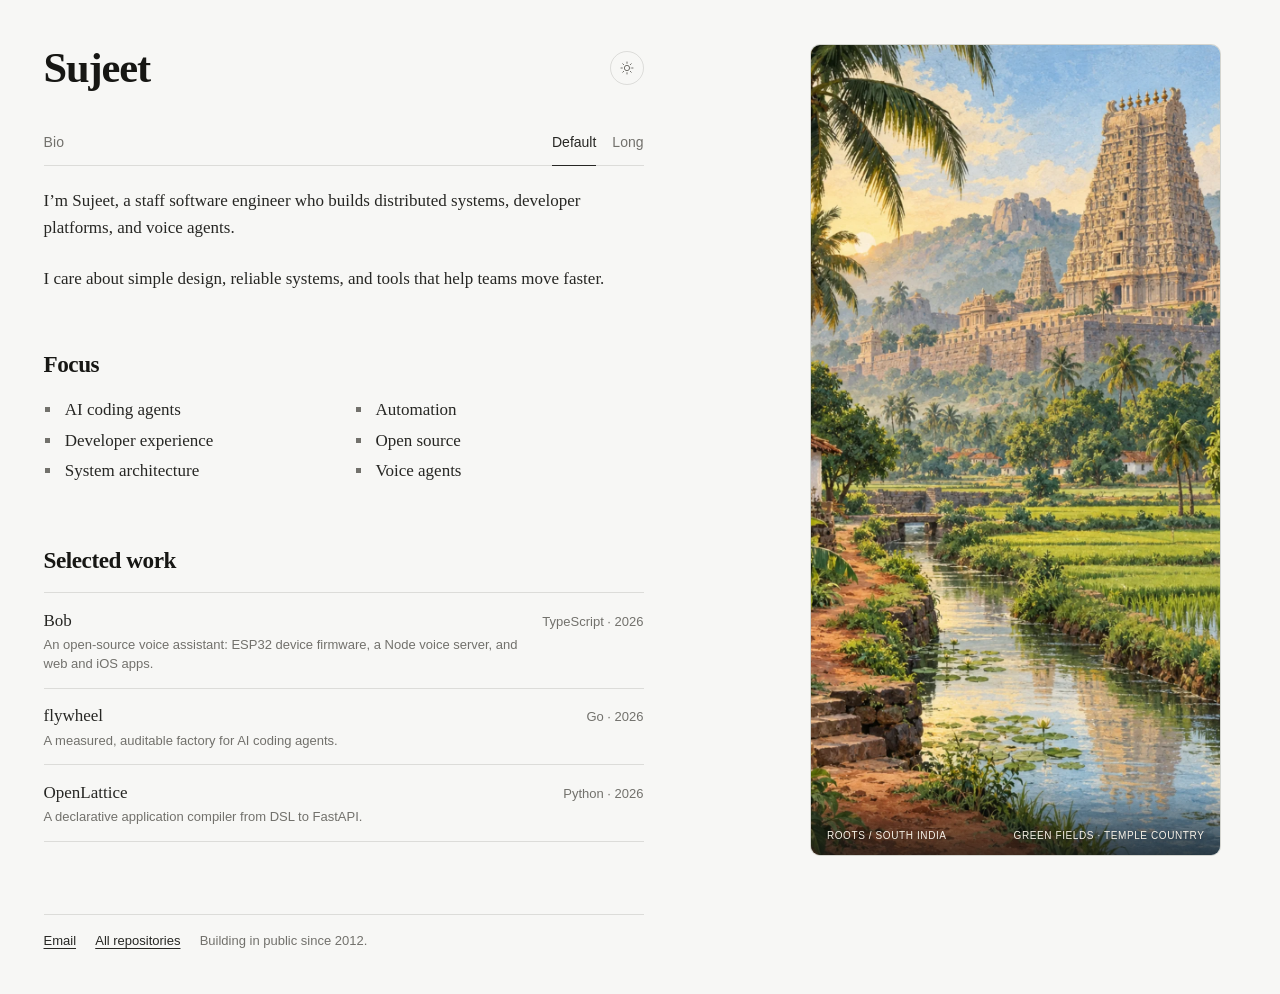
==== index.html @ 851aaecf "Link Bob to its public repo Co-Authored-By: Claude Opus 5.5 <noreply@anthropic.com>" ====
<!doctype html>
<html lang="en">
  <head>
    <meta charset="UTF-8" />
    <meta name="viewport" content="width=device-width, initial-scale=1" />
    <meta name="theme-color" content="#f7f7f5" media="(prefers-color-scheme: light)" />
    <meta name="theme-color" content="#191a1c" media="(prefers-color-scheme: dark)" />
    <meta name="description" content="Sujeet builds practical AI systems, developer tools, and infrastructure." />
    <meta property="og:title" content="Sujeet | suzworx" />
    <meta property="og:description" content="AI systems, developer tools, and infrastructure." />
    <meta property="og:image" content="https://avatars.githubusercontent.com/u/3041104?v=4" />
    <meta name="twitter:card" content="summary" />
    <title>Sujeet | suzworx</title>
    <link rel="icon" href="assets/temple-favicon.png" type="image/png" />
    <link rel="apple-touch-icon" href="assets/temple-touch-icon.png" />
    <link rel="stylesheet" href="styles.css" />
    <script>
      document.documentElement.dataset.theme = localStorage.getItem("theme") || "system";
    </script>
  </head>
  <body>
    <main class="site-shell">
      <article class="content-frame">
        <div class="home-layout">
          <div class="home-copy">
            <header class="title-row">
              <h1><a href="https://github.com/suzworx" target="_blank" rel="noreferrer">Sujeet</a></h1>
              <button class="theme-toggle" type="button" aria-label="Change color theme" title="Change color theme">
                <svg aria-hidden="true" viewBox="0 0 24 24"><path d="M12 3v2m0 14v2M3 12h2m14 0h2M5.64 5.64l1.42 1.42m9.88 9.88 1.42 1.42m0-12.72-1.42 1.42M7.06 16.94l-1.42 1.42M16 12a4 4 0 1 1-8 0 4 4 0 0 1 8 0Z"/></svg>
              </button>
            </header>

            <section class="bio-section" aria-labelledby="bio-label">
              <div class="section-bar">
                <span id="bio-label">Bio</span>
                <div class="bio-options" aria-label="Bio length">
                  <button type="button" aria-pressed="true" data-bio="brief">Default</button>
                  <button type="button" aria-pressed="false" data-bio="long">Long</button>
                </div>
              </div>
              <div id="bio-content">
                <p>I’m Sujeet, a staff software engineer who builds distributed systems, developer platforms, and voice agents.</p>
                <p>I care about simple design, reliable systems, and tools that help teams move faster.</p>
              </div>
            </section>

            <section class="index-section" aria-labelledby="focus-heading">
              <h2 id="focus-heading">Focus</h2>
              <ul class="focus-list">
                <li>AI coding agents</li>
                <li>Developer experience</li>
                <li>System architecture</li>
                <li>Automation</li>
                <li>Open source</li>
                <li>Voice agents</li>
              </ul>
            </section>

            <section class="index-section" aria-labelledby="work-heading">
              <h2 id="work-heading">Selected work</h2>
              <div class="project-list">
                <a class="project-row" href="https://github.com/suzworx/bob" target="_blank" rel="noreferrer">
                  <span><strong>Bob</strong><small>An open-source voice assistant: ESP32 device firmware, a Node voice server, and web and iOS apps.</small></span>
                  <em>TypeScript · 2026</em>
                </a>
                <a class="project-row" href="https://github.com/suzworx/flywheel" target="_blank" rel="noreferrer">
                  <span><strong>flywheel</strong><small>A measured, auditable factory for AI coding agents.</small></span>
                  <em>Go · 2026</em>
                </a>
                <a class="project-row" href="https://github.com/suzworx/OpenLattice" target="_blank" rel="noreferrer">
                  <span><strong>OpenLattice</strong><small>A declarative application compiler from DSL to FastAPI.</small></span>
                  <em>Python · 2026</em>
                </a>
              </div>
            </section>

            <footer>
              <a href="mailto:suzworx@gmail.com">Email</a>
              <a href="https://github.com/suzworx?tab=repositories" target="_blank" rel="noreferrer">All repositories</a>
              <span>Building in public since 2012.</span>
            </footer>
          </div>

          <aside class="home-visual" aria-label="A lush South Indian landscape with a monumental temple rising in the distance">
            <img class="hero-image" src="assets/telugu-temple.webp" alt="A painted South Indian landscape with green fields, palms, a waterway, and a great Dravidian temple" />
            <p class="visual-caption"><span>roots / south india</span><span>green fields · temple country</span></p>
          </aside>
        </div>
      </article>
    </main>
    <script src="script.js"></script>
  </body>
</html>
---- styles.css ----
@font-face{font-family:"Iowan Local";src:local("Iowan Old Style"),local("Palatino");font-display:swap}
:root{--bg:#f7f7f5;--copy:#272724;--heading:#171714;--muted:#72716c;--line:rgba(39,39,36,.13);--panel:#eceee9;--orange:#f05a28;--blue:#2d5fd5;--green:#4d7d55;--paper:#fffef9;--reading:"Iowan Local","Iowan Old Style","Palatino Linotype",Palatino,Georgia,serif;--ui:ui-sans-serif,-apple-system,BlinkMacSystemFont,"Segoe UI",sans-serif;color-scheme:light}
html[data-theme="dark"]{--bg:#191a1c;--copy:#e8e6e0;--heading:#f7f5ef;--muted:#aaa7a0;--line:rgba(232,230,224,.16);--panel:#232529;--paper:#202225;--orange:#ff7446;--blue:#7298ff;--green:#81a98a;color-scheme:dark}
@media(prefers-color-scheme:dark){html[data-theme="system"]{--bg:#191a1c;--copy:#e8e6e0;--heading:#f7f5ef;--muted:#aaa7a0;--line:rgba(232,230,224,.16);--panel:#232529;--paper:#202225;--orange:#ff7446;--blue:#7298ff;--green:#81a98a;color-scheme:dark}}
*{box-sizing:border-box}html{background:var(--bg);scrollbar-gutter:stable}body{margin:0;background:var(--bg);color:var(--copy);font:17px/1.6 var(--reading);text-rendering:optimizeLegibility}.site-shell{--pad:clamp(1.25rem,3.4vw,3.25rem);min-height:100vh;padding:var(--pad);container-type:inline-size}.content-frame{--width:600px;width:min(100%,var(--width));margin-inline:auto}.home-layout,.home-copy{min-width:0}.title-row{display:flex;align-items:center;justify-content:space-between;margin-bottom:2.35rem}h1{margin:0;font-size:clamp(2.2rem,3.5vw,2.65rem);font-weight:600;line-height:1.15;letter-spacing:-.025em}h1 a{color:var(--heading);text-decoration:none}h1 a:hover{opacity:.7}h1 span{font-size:1.1em}.theme-toggle{width:34px;height:34px;display:grid;place-items:center;border:1px solid var(--line);border-radius:50%;background:transparent;color:var(--muted);cursor:pointer}.theme-toggle:hover{color:var(--heading);border-color:var(--muted)}.theme-toggle svg{width:16px;fill:none;stroke:currentColor;stroke-width:1.5;stroke-linecap:round}.bio-section{margin-bottom:3.4rem}.section-bar{display:flex;align-items:baseline;justify-content:space-between;border-bottom:1px solid var(--line);margin-bottom:1.35rem;padding-bottom:.55rem;color:var(--muted);font:14px/1.4 var(--ui);letter-spacing:.01em}.bio-options{display:flex;gap:1rem}.bio-options button{position:relative;border:0;background:none;padding:.2rem 0;color:inherit;font:inherit;cursor:pointer}.bio-options button:hover,.bio-options button[aria-pressed="true"]{color:var(--copy)}.bio-options button[aria-pressed="true"]::after{content:"";position:absolute;left:0;right:0;bottom:-.62rem;height:1px;background:var(--copy)}p{margin:0 0 1.45rem;text-wrap:pretty}.index-section{margin-top:3.5rem}.index-section h2{margin:0 0 1rem;color:var(--heading);font-size:1.45rem;line-height:1.4;font-weight:600;letter-spacing:-.02em}.focus-list{columns:2;column-gap:2.5rem;margin:.8em 0 0;padding-left:1.1em;list-style:square}.focus-list li{break-inside:avoid;margin-bottom:.2rem;padding-left:.15em}.focus-list li::marker{color:var(--muted)}.project-list{border-top:1px solid var(--line)}.project-row{display:grid;grid-template-columns:minmax(0,1fr) auto;align-items:baseline;gap:1.4rem;padding:.85rem 0;border-bottom:1px solid var(--line);color:var(--copy);text-decoration:none}.project-row span{display:flex;flex-direction:column}.project-row strong{font-weight:400}.project-row small{color:var(--muted);font:13px/1.45 var(--ui);margin-top:.15rem}.project-row em{color:var(--muted);font:normal 13px/1.4 var(--ui);white-space:nowrap}.project-list:hover .project-row{opacity:.62}.project-list:hover .project-row:hover{opacity:1}.project-row:focus-visible,.theme-toggle:focus-visible,.bio-options button:focus-visible,footer a:focus-visible{outline:2px solid var(--blue);outline-offset:3px}footer{display:flex;flex-wrap:wrap;gap:.55rem 1.2rem;margin-top:4.5rem;padding-top:1rem;border-top:1px solid var(--line);color:var(--muted);font:13px/1.5 var(--ui)}footer a{color:var(--copy);text-underline-offset:.2em}.home-visual{display:none}
@container(min-width:1100px){.home-layout{width:min(100cqi,1500px);margin-inline:calc((var(--width) - min(100cqi,1500px))/2);display:grid;grid-template-columns:minmax(0,1.75fr) minmax(380px,1fr);gap:clamp(2rem,3.6vw,3.75rem);align-items:start}.home-copy{width:min(100%,var(--width))}.home-visual{display:block;position:sticky;top:var(--pad);height:calc(100svh - 2 * var(--pad));min-height:min(72svh,760px);overflow:hidden;border:1px solid var(--line);border-radius:10px;background:var(--panel);isolation:isolate}}
.foundry-grid{position:absolute;inset:0;background-image:linear-gradient(var(--line) 1px,transparent 1px),linear-gradient(90deg,var(--line) 1px,transparent 1px);background-size:32px 32px;mask-image:linear-gradient(to bottom,black,transparent 88%)}.foundry{position:absolute;inset:8% 9% 9%}.rail{position:absolute;left:49%;width:2px;background:var(--copy);opacity:.42}.rail-a{top:5%;height:13%}.rail-b{top:32%;height:9%}.rail-c{top:58%;height:9%}.unit{position:absolute;left:50%;transform:translateX(-50%);width:min(88%,320px);height:14%;min-height:84px;border:1px solid var(--copy);background:var(--paper);box-shadow:6px 6px 0 var(--copy);display:grid;grid-template-columns:46px 1fr;grid-template-rows:1fr 1fr;align-items:end;padding:14px 18px;transition:transform .3s ease,box-shadow .3s ease}.unit i{grid-row:1/3;align-self:start;color:var(--muted);font:11px/1 var(--ui);font-style:normal}.unit b{font:600 clamp(20px,3vw,31px)/.9 var(--ui);letter-spacing:-.06em}.unit small{align-self:start;color:var(--muted);font:11px/1.2 var(--ui);text-transform:uppercase;letter-spacing:.08em}.unit:hover{transform:translateX(-50%) translate(-3px,-3px);box-shadow:10px 10px 0 var(--copy)}.lead{top:18%;border-top:6px solid var(--orange)}.build{top:41%;border-top:6px solid var(--blue)}.test{top:64%;border-top:6px solid var(--green)}.ship{top:87%;border-top:6px solid var(--heading)}.tag{position:absolute;left:50%;transform:translateX(-50%);font:10px/1 var(--ui);letter-spacing:.12em;text-transform:uppercase;color:var(--muted);white-space:nowrap}.input-tag{top:1%}.output-tag{bottom:-8%}.signal{position:absolute;border-radius:50%;filter:blur(.2px);animation:drift 8s ease-in-out infinite alternate}.signal-a{width:130px;height:130px;right:-18%;top:5%;background:color-mix(in srgb,var(--orange) 36%,transparent)}.signal-b{width:180px;height:180px;left:-30%;top:43%;background:color-mix(in srgb,var(--blue) 25%,transparent);animation-delay:-3s}.signal-c{width:140px;height:140px;right:-22%;bottom:-5%;background:color-mix(in srgb,var(--green) 28%,transparent);animation-delay:-5s}.stamp{position:absolute;right:-3%;top:26%;transform:rotate(9deg);color:var(--orange);border:2px solid currentColor;border-radius:50%;width:62px;height:62px;display:grid;place-items:center;text-align:center;font:700 12px/1 var(--ui);letter-spacing:.08em;opacity:.76}.meter{position:absolute;left:-2%;bottom:2%;display:flex;gap:4px;transform:rotate(-90deg);transform-origin:left bottom}.meter span{width:4px;background:var(--copy)}.meter span:nth-child(1){height:9px}.meter span:nth-child(2){height:18px}.meter span:nth-child(3){height:27px}.meter span:nth-child(4){height:15px}.meter span:nth-child(5){height:23px}.visual-caption{position:absolute;left:1rem;right:1rem;bottom:.7rem;display:flex;justify-content:space-between;margin:0;color:var(--muted);font:10px/1.2 var(--ui);letter-spacing:.06em;text-transform:uppercase}@keyframes drift{to{transform:translate(10px,18px) scale(1.08)}}
@media(max-width:639px){.site-shell{padding:2.5rem 1.25rem 1.25rem}.title-row{margin-bottom:2rem}.focus-list{columns:1}.project-row{grid-template-columns:1fr;gap:.2rem}.project-row em{font-size:12px}footer span{width:100%}}
.hero-image{width:100%;height:100%;display:block;object-fit:cover;object-position:center}.home-visual>.visual-caption{z-index:2;left:0;right:0;bottom:0;padding:2.8rem 1rem .85rem;color:#f7f2e8;background:linear-gradient(transparent,rgba(16,18,18,.68));text-shadow:0 1px 8px rgba(0,0,0,.35)}
@media(prefers-reduced-motion:reduce){*{scroll-behavior:auto!important;animation:none!important;transition:none!important}}
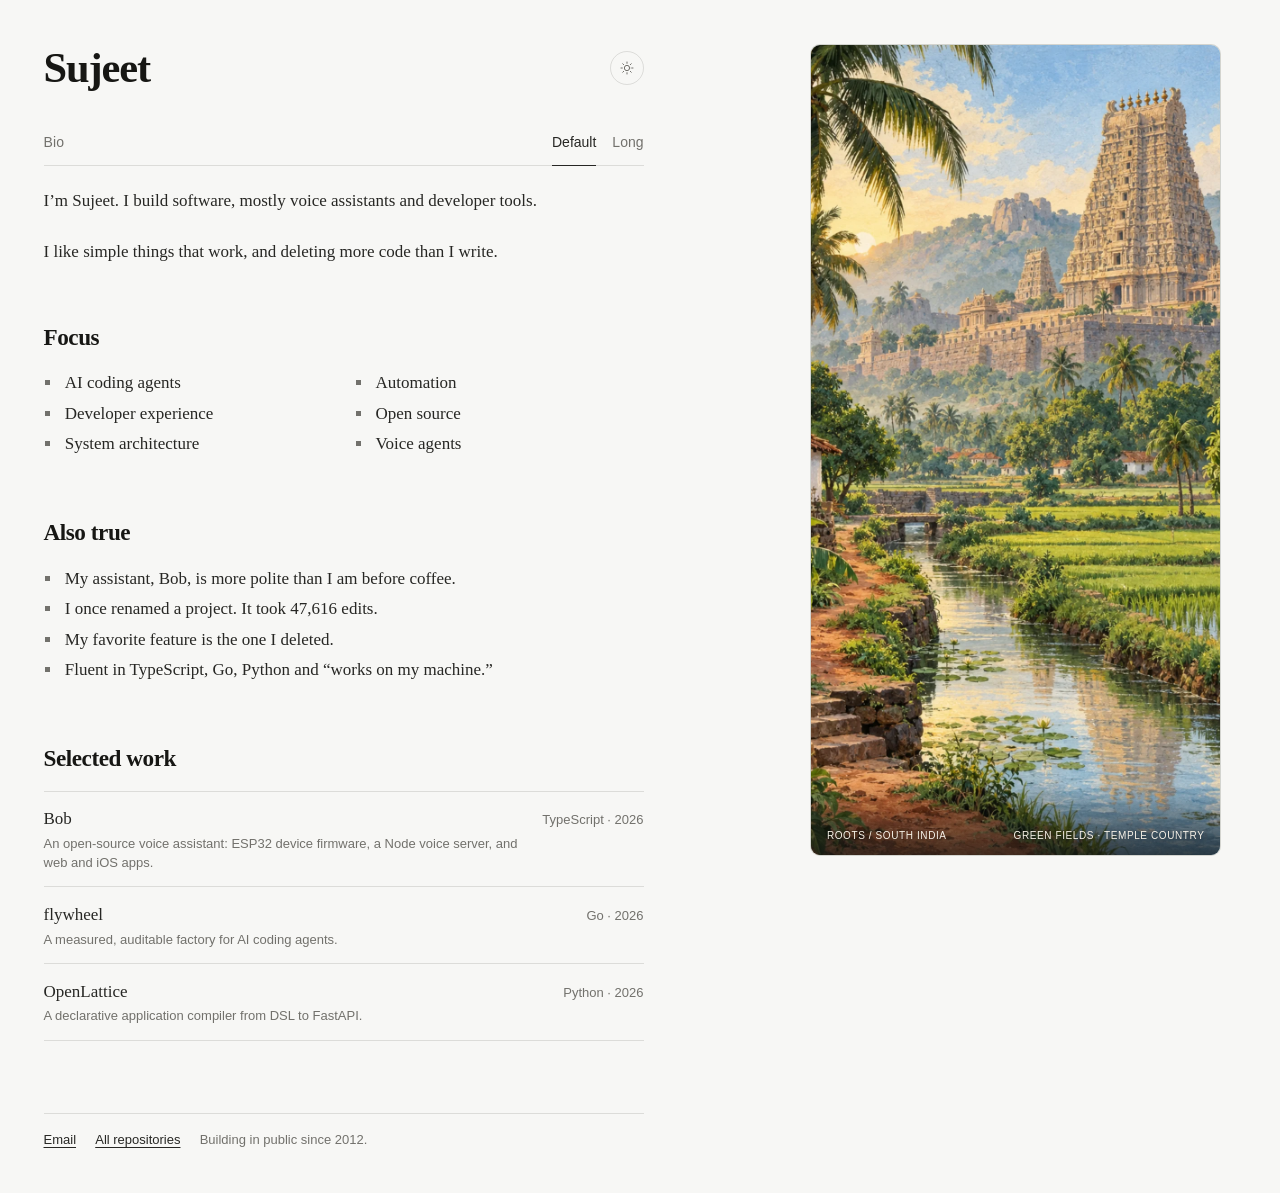
==== commit cbc95c7a: "Builder bio, simpler words, a few true facts Co-Authored-By: Claude Opus 5.5 <noreply@anthropic.com>" ====
--- a/index.html
+++ b/index.html
@@ -5,9 +5,9 @@
     <meta name="viewport" content="width=device-width, initial-scale=1" />
     <meta name="theme-color" content="#f7f7f5" media="(prefers-color-scheme: light)" />
     <meta name="theme-color" content="#191a1c" media="(prefers-color-scheme: dark)" />
-    <meta name="description" content="Sujeet builds practical AI systems, developer tools, and infrastructure." />
+    <meta name="description" content="Sujeet builds software: voice assistants, developer tools, and simple things that work." />
     <meta property="og:title" content="Sujeet | suzworx" />
-    <meta property="og:description" content="AI systems, developer tools, and infrastructure." />
+    <meta property="og:description" content="I build software. Mostly things that talk, sometimes things that should not." />
     <meta property="og:image" content="https://avatars.githubusercontent.com/u/3041104?v=4" />
     <meta name="twitter:card" content="summary" />
     <title>Sujeet | suzworx</title>
@@ -39,8 +39,8 @@
                 </div>
               </div>
               <div id="bio-content">
-                <p>I’m Sujeet, a staff software engineer who builds distributed systems, developer platforms, and voice agents.</p>
-                <p>I care about simple design, reliable systems, and tools that help teams move faster.</p>
+                <p>I’m Sujeet. I build software, mostly voice assistants and developer tools.</p>
+                <p>I like simple things that work, and deleting more code than I write.</p>
               </div>
             </section>
 
@@ -53,6 +53,16 @@
                 <li>Automation</li>
                 <li>Open source</li>
                 <li>Voice agents</li>
+              </ul>
+            </section>
+
+            <section class="index-section" aria-labelledby="facts-heading">
+              <h2 id="facts-heading">Also true</h2>
+              <ul class="focus-list facts-list">
+                <li>My assistant, Bob, is more polite than I am before coffee.</li>
+                <li>I once renamed a project. It took 47,616 edits.</li>
+                <li>My favorite feature is the one I deleted.</li>
+                <li>Fluent in TypeScript, Go, Python and “works on my machine.”</li>
               </ul>
             </section>
 
--- a/styles.css
+++ b/styles.css
@@ -8,3 +8,4 @@
 @media(max-width:639px){.site-shell{padding:2.5rem 1.25rem 1.25rem}.title-row{margin-bottom:2rem}.focus-list{columns:1}.project-row{grid-template-columns:1fr;gap:.2rem}.project-row em{font-size:12px}footer span{width:100%}}
 .hero-image{width:100%;height:100%;display:block;object-fit:cover;object-position:center}.home-visual>.visual-caption{z-index:2;left:0;right:0;bottom:0;padding:2.8rem 1rem .85rem;color:#f7f2e8;background:linear-gradient(transparent,rgba(16,18,18,.68));text-shadow:0 1px 8px rgba(0,0,0,.35)}
 @media(prefers-reduced-motion:reduce){*{scroll-behavior:auto!important;animation:none!important;transition:none!important}}
+.facts-list{columns:1}
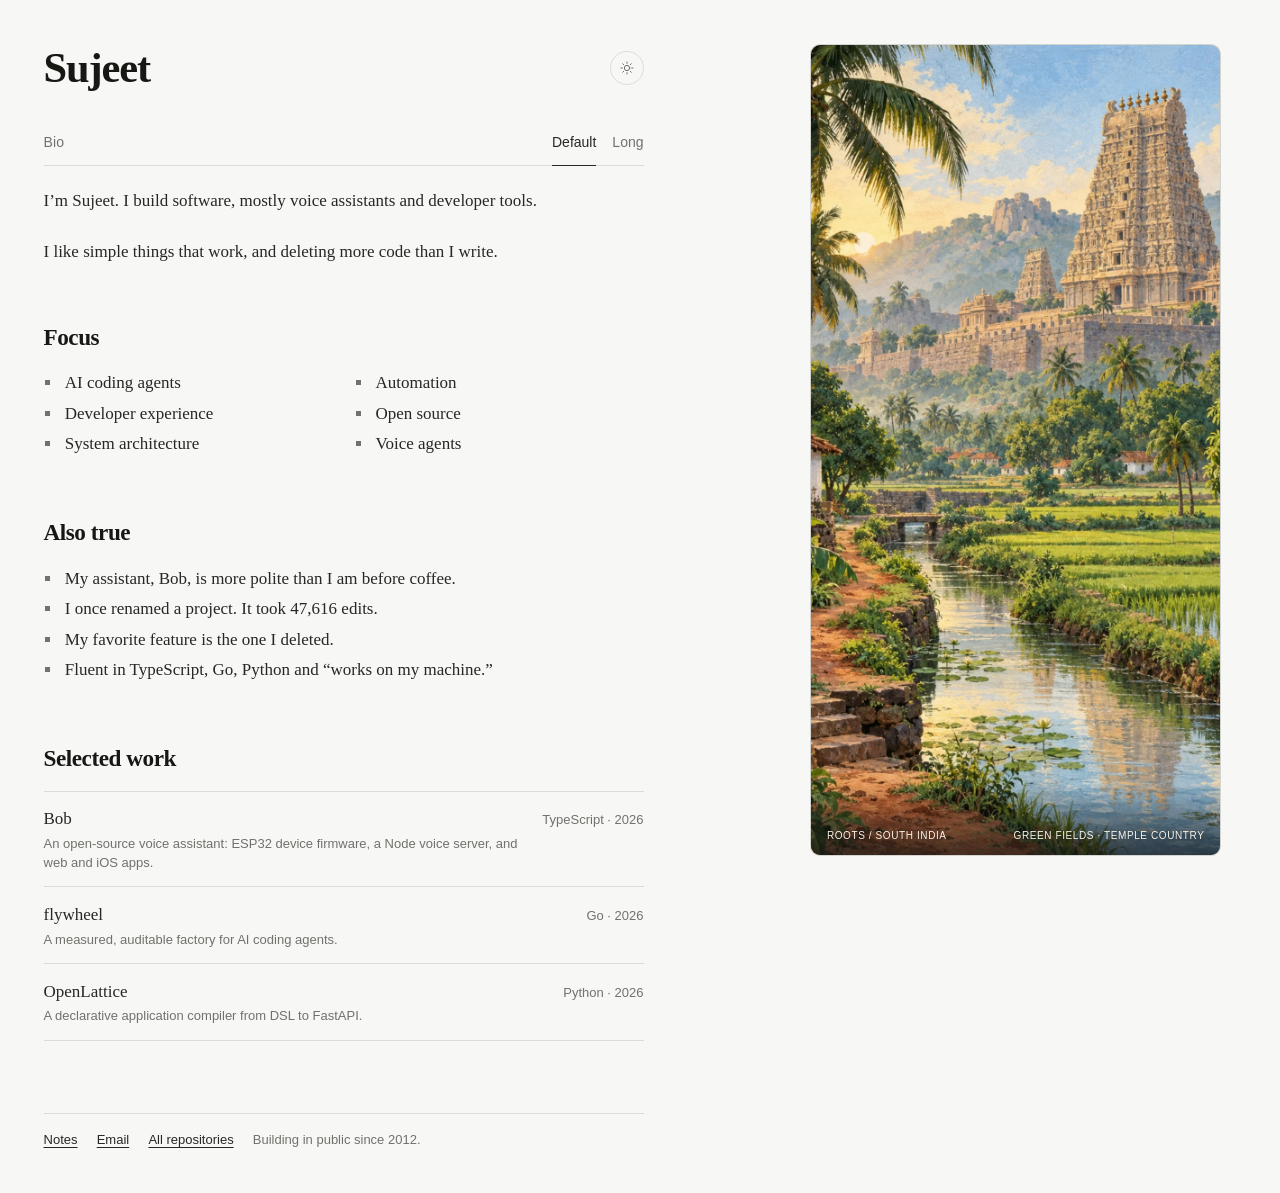
==== commit 1f5555ba: "Add a notes page fed from notes.md Co-Authored-By: Claude Opus 5.5 <noreply@anthropic.com>" ====
--- a/index.html
+++ b/index.html
@@ -85,6 +85,7 @@
             </section>
 
             <footer>
+              <a href="notes.html">Notes</a>
               <a href="mailto:suzworx@gmail.com">Email</a>
               <a href="https://github.com/suzworx?tab=repositories" target="_blank" rel="noreferrer">All repositories</a>
               <span>Building in public since 2012.</span>
--- a/styles.css
+++ b/styles.css
@@ -9,3 +9,4 @@
 .hero-image{width:100%;height:100%;display:block;object-fit:cover;object-position:center}.home-visual>.visual-caption{z-index:2;left:0;right:0;bottom:0;padding:2.8rem 1rem .85rem;color:#f7f2e8;background:linear-gradient(transparent,rgba(16,18,18,.68));text-shadow:0 1px 8px rgba(0,0,0,.35)}
 @media(prefers-reduced-motion:reduce){*{scroll-behavior:auto!important;animation:none!important;transition:none!important}}
 .facts-list{columns:1}
+.note-list{margin-top:.4rem}.note{padding:1.1rem 0 1rem;border-bottom:1px solid var(--line)}.note p{margin:0 0 .7rem}.note p:last-of-type{margin-bottom:.5rem}.note code{font:.88em ui-monospace,SFMono-Regular,Menlo,monospace;background:var(--panel);padding:.1em .35em;border-radius:4px}.note a{color:var(--copy);text-underline-offset:.2em}.note .note-date{color:var(--muted);font:13px/1.4 var(--ui);text-decoration:none}.note .note-date:hover{color:var(--copy)}.note:target{background:linear-gradient(90deg,var(--panel),transparent)}
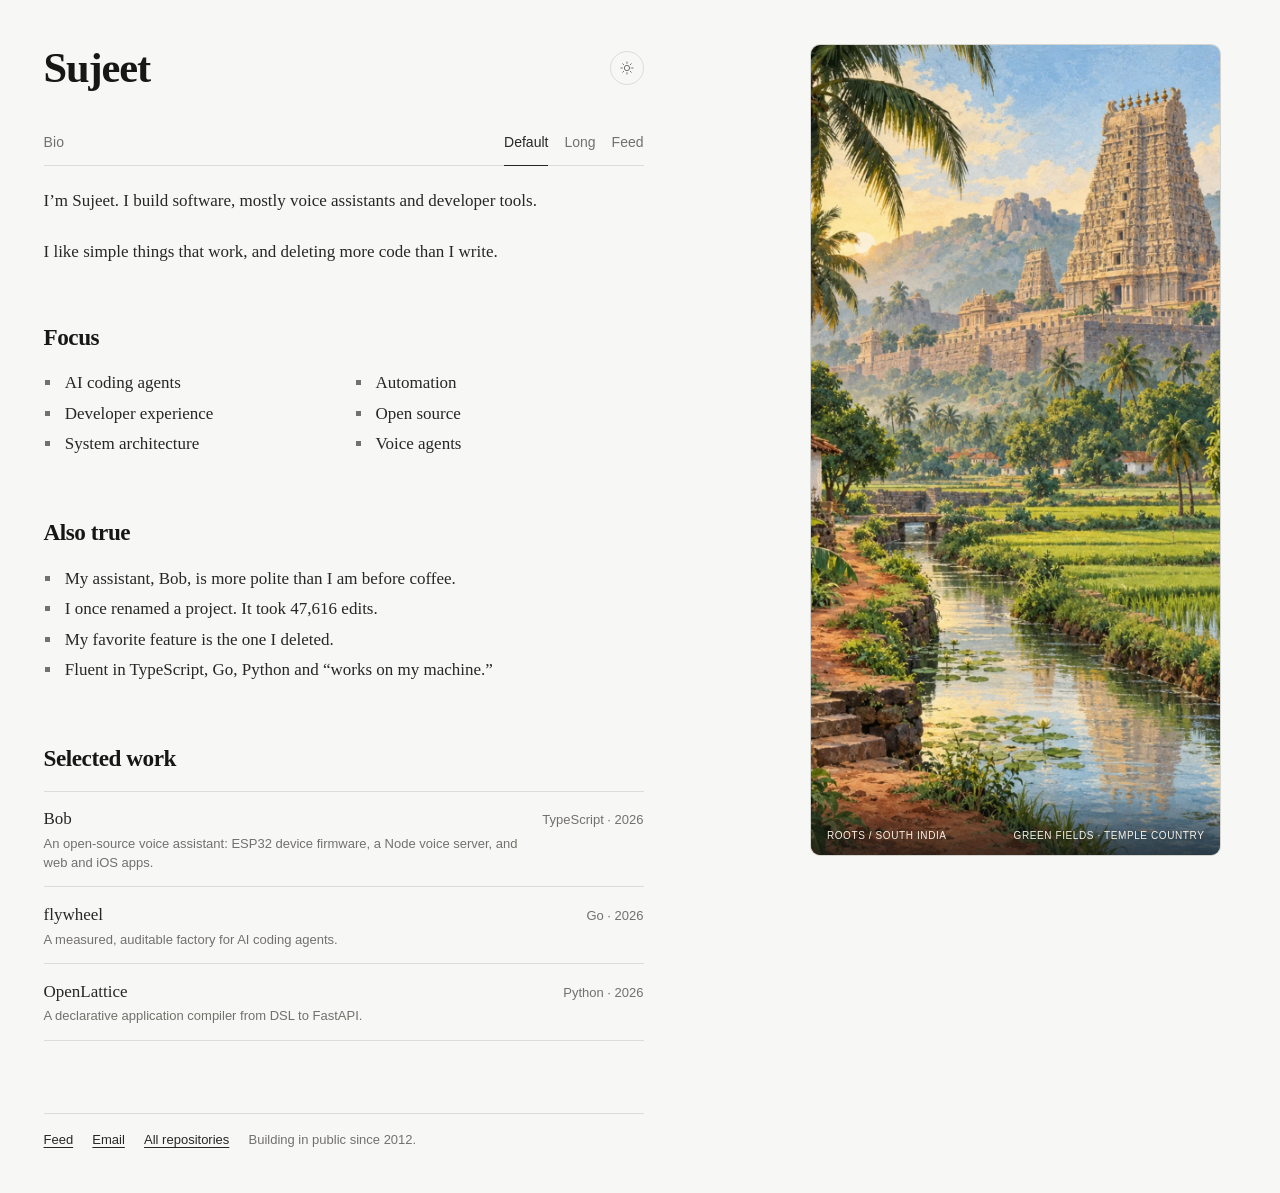
==== commit 8b657911: "Turn notes into a feed, with a Feed tab on the home bio Co-Authored-By: Claude Opus 5.5 <noreply@ant" ====
--- a/index.html
+++ b/index.html
@@ -33,9 +33,10 @@
             <section class="bio-section" aria-labelledby="bio-label">
               <div class="section-bar">
                 <span id="bio-label">Bio</span>
-                <div class="bio-options" aria-label="Bio length">
+                <div class="bio-options" aria-label="Bio view">
                   <button type="button" aria-pressed="true" data-bio="brief">Default</button>
                   <button type="button" aria-pressed="false" data-bio="long">Long</button>
+                  <button type="button" aria-pressed="false" data-bio="feed">Feed</button>
                 </div>
               </div>
               <div id="bio-content">
@@ -85,7 +86,7 @@
             </section>
 
             <footer>
-              <a href="notes.html">Notes</a>
+              <a href="feed.html">Feed</a>
               <a href="mailto:suzworx@gmail.com">Email</a>
               <a href="https://github.com/suzworx?tab=repositories" target="_blank" rel="noreferrer">All repositories</a>
               <span>Building in public since 2012.</span>
@@ -99,6 +100,7 @@
         </div>
       </article>
     </main>
+    <script src="feed.js"></script>
     <script src="script.js"></script>
   </body>
 </html>
--- a/styles.css
+++ b/styles.css
@@ -10,3 +10,4 @@
 @media(prefers-reduced-motion:reduce){*{scroll-behavior:auto!important;animation:none!important;transition:none!important}}
 .facts-list{columns:1}
 .note-list{margin-top:.4rem}.note{padding:1.1rem 0 1rem;border-bottom:1px solid var(--line)}.note p{margin:0 0 .7rem}.note p:last-of-type{margin-bottom:.5rem}.note code{font:.88em ui-monospace,SFMono-Regular,Menlo,monospace;background:var(--panel);padding:.1em .35em;border-radius:4px}.note a{color:var(--copy);text-underline-offset:.2em}.note .note-date{color:var(--muted);font:13px/1.4 var(--ui);text-decoration:none}.note .note-date:hover{color:var(--copy)}.note:target{background:linear-gradient(90deg,var(--panel),transparent)}
+.feed-more{margin:1rem 0 0;font:14px/1.4 var(--ui)}.feed-more a{color:var(--copy);text-underline-offset:.2em}#bio-content .note:first-child{padding-top:0}
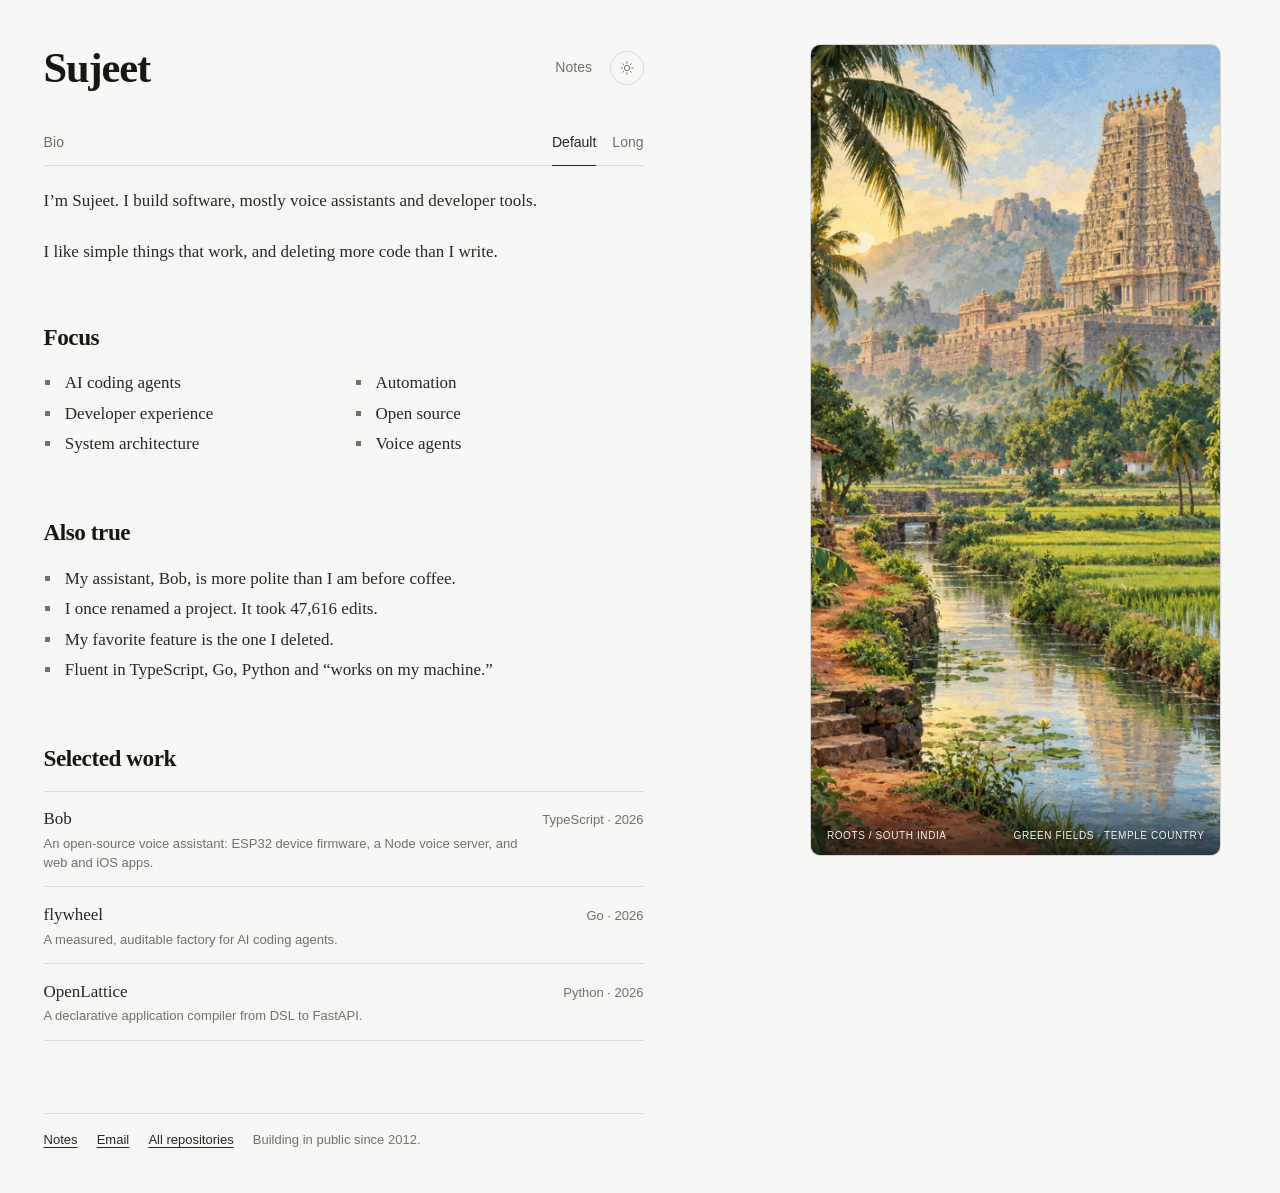
==== commit f7800dee: "Notes page with a timeline; Notes link at the top of home Co-Authored-By: Claude Opus 5.5 <noreply@a" ====
--- a/index.html
+++ b/index.html
@@ -13,7 +13,7 @@
     <title>Sujeet | suzworx</title>
     <link rel="icon" href="assets/temple-favicon.png" type="image/png" />
     <link rel="apple-touch-icon" href="assets/temple-touch-icon.png" />
-    <link rel="stylesheet" href="styles.css" />
+    <link rel="stylesheet" href="styles.css?v=5" />
     <script>
       document.documentElement.dataset.theme = localStorage.getItem("theme") || "system";
     </script>
@@ -25,18 +25,20 @@
           <div class="home-copy">
             <header class="title-row">
               <h1><a href="https://github.com/suzworx" target="_blank" rel="noreferrer">Sujeet</a></h1>
-              <button class="theme-toggle" type="button" aria-label="Change color theme" title="Change color theme">
-                <svg aria-hidden="true" viewBox="0 0 24 24"><path d="M12 3v2m0 14v2M3 12h2m14 0h2M5.64 5.64l1.42 1.42m9.88 9.88 1.42 1.42m0-12.72-1.42 1.42M7.06 16.94l-1.42 1.42M16 12a4 4 0 1 1-8 0 4 4 0 0 1 8 0Z"/></svg>
-              </button>
+              <nav class="top-nav" aria-label="Site">
+                <a href="notes.html">Notes</a>
+                <button class="theme-toggle" type="button" aria-label="Change color theme" title="Change color theme">
+                  <svg aria-hidden="true" viewBox="0 0 24 24"><path d="M12 3v2m0 14v2M3 12h2m14 0h2M5.64 5.64l1.42 1.42m9.88 9.88 1.42 1.42m0-12.72-1.42 1.42M7.06 16.94l-1.42 1.42M16 12a4 4 0 1 1-8 0 4 4 0 0 1 8 0Z"/></svg>
+                </button>
+              </nav>
             </header>
 
             <section class="bio-section" aria-labelledby="bio-label">
               <div class="section-bar">
                 <span id="bio-label">Bio</span>
-                <div class="bio-options" aria-label="Bio view">
+                <div class="bio-options" aria-label="Bio length">
                   <button type="button" aria-pressed="true" data-bio="brief">Default</button>
                   <button type="button" aria-pressed="false" data-bio="long">Long</button>
-                  <button type="button" aria-pressed="false" data-bio="feed">Feed</button>
                 </div>
               </div>
               <div id="bio-content">
@@ -86,7 +88,7 @@
             </section>
 
             <footer>
-              <a href="feed.html">Feed</a>
+              <a href="notes.html">Notes</a>
               <a href="mailto:suzworx@gmail.com">Email</a>
               <a href="https://github.com/suzworx?tab=repositories" target="_blank" rel="noreferrer">All repositories</a>
               <span>Building in public since 2012.</span>
@@ -100,7 +102,6 @@
         </div>
       </article>
     </main>
-    <script src="feed.js"></script>
-    <script src="script.js"></script>
+    <script src="script.js?v=5"></script>
   </body>
 </html>
--- a/styles.css
+++ b/styles.css
@@ -10,4 +10,9 @@
 @media(prefers-reduced-motion:reduce){*{scroll-behavior:auto!important;animation:none!important;transition:none!important}}
 .facts-list{columns:1}
 .note-list{margin-top:.4rem}.note{padding:1.1rem 0 1rem;border-bottom:1px solid var(--line)}.note p{margin:0 0 .7rem}.note p:last-of-type{margin-bottom:.5rem}.note code{font:.88em ui-monospace,SFMono-Regular,Menlo,monospace;background:var(--panel);padding:.1em .35em;border-radius:4px}.note a{color:var(--copy);text-underline-offset:.2em}.note .note-date{color:var(--muted);font:13px/1.4 var(--ui);text-decoration:none}.note .note-date:hover{color:var(--copy)}.note:target{background:linear-gradient(90deg,var(--panel),transparent)}
-.feed-more{margin:1rem 0 0;font:14px/1.4 var(--ui)}.feed-more a{color:var(--copy);text-underline-offset:.2em}#bio-content .note:first-child{padding-top:0}
+
+
+.top-nav{display:flex;align-items:center;gap:1.1rem;font:14px/1.4 var(--ui)}.top-nav a{color:var(--muted);text-decoration:none}.top-nav a:hover,.top-nav a[aria-current="page"]{color:var(--copy)}.top-nav a:focus-visible{outline:2px solid var(--blue);outline-offset:3px}
+.notes-frame{--width:900px}.notes-layout{display:grid;grid-template-columns:minmax(180px,240px) minmax(0,1fr);gap:clamp(1.5rem,5vw,3.5rem);align-items:start}.timeline-panel{position:sticky;top:var(--pad)}.timeline-panel h2{margin:0 0 .9rem;color:var(--muted);font:14px/1.4 var(--ui);letter-spacing:.01em}.timeline{list-style:none;margin:0;padding:0;border-left:1px solid var(--line)}.timeline a{position:relative;display:flex;flex-direction:column;gap:.1rem;padding:.55rem 0 .55rem 1.1rem;color:var(--muted);text-decoration:none}.timeline a::before{content:"";position:absolute;left:-4.5px;top:.95rem;width:8px;height:8px;border-radius:50%;background:var(--bg);border:1px solid var(--muted)}.timeline time{font:12px/1.4 var(--ui)}.timeline span{font-size:15px;line-height:1.4}.timeline a:hover{color:var(--copy)}.timeline a[aria-current="page"]{color:var(--heading)}.timeline a[aria-current="page"]::before{background:var(--orange);border-color:var(--orange)}.timeline a:focus-visible{outline:2px solid var(--blue);outline-offset:2px}
+.note-reader{min-width:0;padding-top:.2rem}.note-reader p{margin:0 0 1.1rem}.note-reader .note-date{color:var(--muted);font:13px/1.4 var(--ui);margin-bottom:.9rem}.note-reader a{color:var(--copy);text-underline-offset:.2em}.note-reader code{font:.88em ui-monospace,SFMono-Regular,Menlo,monospace;background:var(--panel);padding:.1em .35em;border-radius:4px}
+@media(max-width:639px){.notes-layout{grid-template-columns:1fr}.timeline-panel{position:static}}
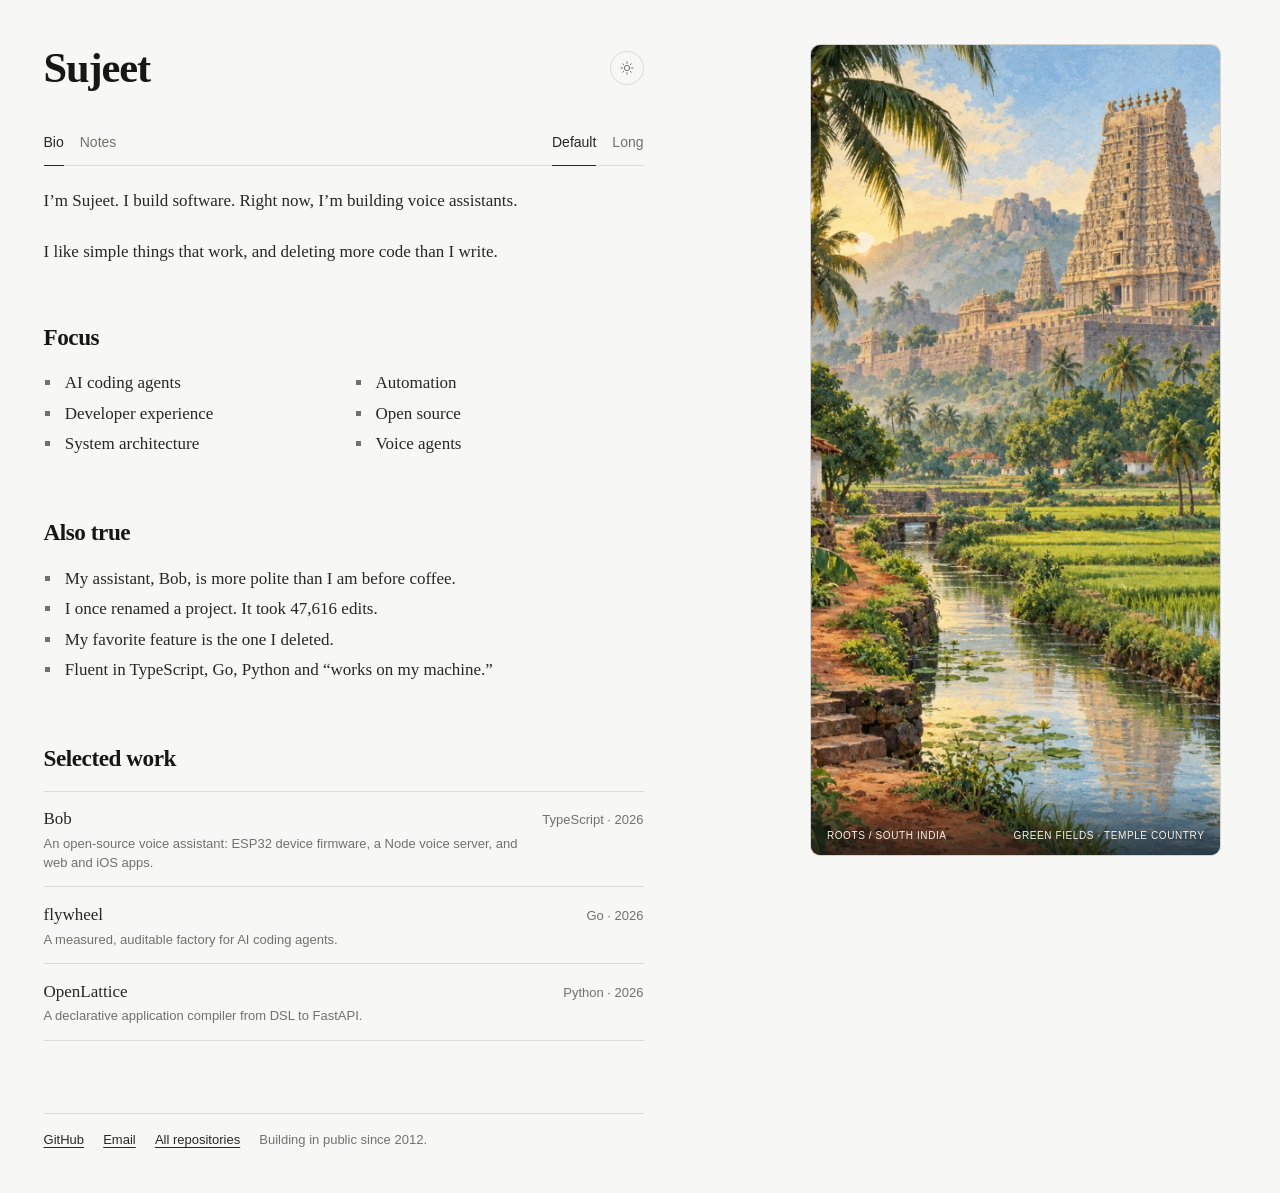
==== commit 6c97f43a: "Notes as a tab beside Bio; one consistent page; bio wording Co-Authored-By: Claude Opus 5.5 <noreply" ====
--- a/index.html
+++ b/index.html
@@ -5,7 +5,7 @@
     <meta name="viewport" content="width=device-width, initial-scale=1" />
     <meta name="theme-color" content="#f7f7f5" media="(prefers-color-scheme: light)" />
     <meta name="theme-color" content="#191a1c" media="(prefers-color-scheme: dark)" />
-    <meta name="description" content="Sujeet builds software: voice assistants, developer tools, and simple things that work." />
+    <meta name="description" content="Sujeet builds software. Right now: voice assistants." />
     <meta property="og:title" content="Sujeet | suzworx" />
     <meta property="og:description" content="I build software. Mostly things that talk, sometimes things that should not." />
     <meta property="og:image" content="https://avatars.githubusercontent.com/u/3041104?v=4" />
@@ -13,7 +13,7 @@
     <title>Sujeet | suzworx</title>
     <link rel="icon" href="assets/temple-favicon.png" type="image/png" />
     <link rel="apple-touch-icon" href="assets/temple-touch-icon.png" />
-    <link rel="stylesheet" href="styles.css?v=5" />
+    <link rel="stylesheet" href="styles.css?v=7" />
     <script>
       document.documentElement.dataset.theme = localStorage.getItem("theme") || "system";
     </script>
@@ -24,25 +24,28 @@
         <div class="home-layout">
           <div class="home-copy">
             <header class="title-row">
-              <h1><a href="https://github.com/suzworx" target="_blank" rel="noreferrer">Sujeet</a></h1>
-              <nav class="top-nav" aria-label="Site">
-                <a href="notes.html">Notes</a>
-                <button class="theme-toggle" type="button" aria-label="Change color theme" title="Change color theme">
-                  <svg aria-hidden="true" viewBox="0 0 24 24"><path d="M12 3v2m0 14v2M3 12h2m14 0h2M5.64 5.64l1.42 1.42m9.88 9.88 1.42 1.42m0-12.72-1.42 1.42M7.06 16.94l-1.42 1.42M16 12a4 4 0 1 1-8 0 4 4 0 0 1 8 0Z"/></svg>
-                </button>
-              </nav>
+              <h1><a href="./">Sujeet</a></h1>
+              <button class="theme-toggle" type="button" aria-label="Change color theme" title="Change color theme">
+                <svg aria-hidden="true" viewBox="0 0 24 24"><path d="M12 3v2m0 14v2M3 12h2m14 0h2M5.64 5.64l1.42 1.42m9.88 9.88 1.42 1.42m0-12.72-1.42 1.42M7.06 16.94l-1.42 1.42M16 12a4 4 0 1 1-8 0 4 4 0 0 1 8 0Z"/></svg>
+              </button>
             </header>
 
-            <section class="bio-section" aria-labelledby="bio-label">
-              <div class="section-bar">
-                <span id="bio-label">Bio</span>
-                <div class="bio-options" aria-label="Bio length">
-                  <button type="button" aria-pressed="true" data-bio="brief">Default</button>
-                  <button type="button" aria-pressed="false" data-bio="long">Long</button>
-                </div>
+            <div class="section-bar">
+              <div class="view-tabs" role="tablist" aria-label="Sections">
+                <button type="button" role="tab" id="tab-bio" aria-selected="true" aria-controls="view-bio" data-view="bio">Bio</button>
+                <button type="button" role="tab" id="tab-notes" aria-selected="false" aria-controls="view-notes" data-view="notes">Notes</button>
               </div>
+              <div class="bio-options" aria-label="Bio length">
+                <button type="button" aria-pressed="true" data-bio="brief">Default</button>
+                <button type="button" aria-pressed="false" data-bio="long">Long</button>
+              </div>
+              <span id="notes-count" class="notes-count" hidden></span>
+            </div>
+
+            <div id="view-bio" role="tabpanel" aria-labelledby="tab-bio">
+            <section class="bio-section" aria-label="Bio">
               <div id="bio-content">
-                <p>I’m Sujeet. I build software, mostly voice assistants and developer tools.</p>
+                <p>I’m Sujeet. I build software. Right now, I’m building voice assistants.</p>
                 <p>I like simple things that work, and deleting more code than I write.</p>
               </div>
             </section>
@@ -87,8 +90,19 @@
               </div>
             </section>
 
+            </div>
+
+            <div id="view-notes" role="tabpanel" aria-labelledby="tab-notes" hidden>
+              <div class="notes-layout">
+                <ol id="timeline" class="timeline" aria-label="Notes timeline"></ol>
+                <div id="note" class="note-reader" aria-live="polite">
+                  <noscript><p>Notes need JavaScript. Read them in <a href="notes.md">notes.md</a>.</p></noscript>
+                </div>
+              </div>
+            </div>
+
             <footer>
-              <a href="notes.html">Notes</a>
+              <a href="https://github.com/suzworx" target="_blank" rel="noreferrer">GitHub</a>
               <a href="mailto:suzworx@gmail.com">Email</a>
               <a href="https://github.com/suzworx?tab=repositories" target="_blank" rel="noreferrer">All repositories</a>
               <span>Building in public since 2012.</span>
@@ -102,6 +116,7 @@
         </div>
       </article>
     </main>
-    <script src="script.js?v=5"></script>
+    <script src="notes.js?v=7"></script>
+    <script src="script.js?v=7"></script>
   </body>
 </html>
--- a/styles.css
+++ b/styles.css
@@ -12,7 +12,8 @@
 .note-list{margin-top:.4rem}.note{padding:1.1rem 0 1rem;border-bottom:1px solid var(--line)}.note p{margin:0 0 .7rem}.note p:last-of-type{margin-bottom:.5rem}.note code{font:.88em ui-monospace,SFMono-Regular,Menlo,monospace;background:var(--panel);padding:.1em .35em;border-radius:4px}.note a{color:var(--copy);text-underline-offset:.2em}.note .note-date{color:var(--muted);font:13px/1.4 var(--ui);text-decoration:none}.note .note-date:hover{color:var(--copy)}.note:target{background:linear-gradient(90deg,var(--panel),transparent)}
 
 
-.top-nav{display:flex;align-items:center;gap:1.1rem;font:14px/1.4 var(--ui)}.top-nav a{color:var(--muted);text-decoration:none}.top-nav a:hover,.top-nav a[aria-current="page"]{color:var(--copy)}.top-nav a:focus-visible{outline:2px solid var(--blue);outline-offset:3px}
-.notes-frame{--width:900px}.notes-layout{display:grid;grid-template-columns:minmax(180px,240px) minmax(0,1fr);gap:clamp(1.5rem,5vw,3.5rem);align-items:start}.timeline-panel{position:sticky;top:var(--pad)}.timeline-panel h2{margin:0 0 .9rem;color:var(--muted);font:14px/1.4 var(--ui);letter-spacing:.01em}.timeline{list-style:none;margin:0;padding:0;border-left:1px solid var(--line)}.timeline a{position:relative;display:flex;flex-direction:column;gap:.1rem;padding:.55rem 0 .55rem 1.1rem;color:var(--muted);text-decoration:none}.timeline a::before{content:"";position:absolute;left:-4.5px;top:.95rem;width:8px;height:8px;border-radius:50%;background:var(--bg);border:1px solid var(--muted)}.timeline time{font:12px/1.4 var(--ui)}.timeline span{font-size:15px;line-height:1.4}.timeline a:hover{color:var(--copy)}.timeline a[aria-current="page"]{color:var(--heading)}.timeline a[aria-current="page"]::before{background:var(--orange);border-color:var(--orange)}.timeline a:focus-visible{outline:2px solid var(--blue);outline-offset:2px}
-.note-reader{min-width:0;padding-top:.2rem}.note-reader p{margin:0 0 1.1rem}.note-reader .note-date{color:var(--muted);font:13px/1.4 var(--ui);margin-bottom:.9rem}.note-reader a{color:var(--copy);text-underline-offset:.2em}.note-reader code{font:.88em ui-monospace,SFMono-Regular,Menlo,monospace;background:var(--panel);padding:.1em .35em;border-radius:4px}
-@media(max-width:639px){.notes-layout{grid-template-columns:1fr}.timeline-panel{position:static}}
+
+.notes-layout{display:grid;grid-template-columns:170px minmax(0,1fr);gap:2rem;align-items:start}.timeline{list-style:none;margin:0;padding:0;border-left:1px solid var(--line)}.timeline li:first-child a{padding-top:.1rem}.timeline li:first-child a::before{top:.5rem}.timeline a{position:relative;display:flex;flex-direction:column;gap:.1rem;padding:.55rem 0 .55rem 1.1rem;color:var(--muted);text-decoration:none}.timeline a::before{content:"";position:absolute;left:-4.5px;top:.95rem;width:8px;height:8px;border-radius:50%;background:var(--bg);border:1px solid var(--muted)}.timeline time{font:12px/1.4 var(--ui)}.timeline span{font-size:15px;line-height:1.35}.timeline a:hover{color:var(--copy)}.timeline a[aria-current="page"]{color:var(--heading)}.timeline a[aria-current="page"]::before{background:var(--orange);border-color:var(--orange)}.timeline a:focus-visible{outline:2px solid var(--blue);outline-offset:2px}
+.note-reader{min-width:0}.note-reader p{margin:0 0 1.1rem}.note-reader .note-date{color:var(--muted);font:13px/1.4 var(--ui);margin-bottom:.9rem}.note-reader a{color:var(--copy);text-underline-offset:.2em}.note-reader code{font:.88em ui-monospace,SFMono-Regular,Menlo,monospace;background:var(--panel);padding:.1em .35em;border-radius:4px}
+@media(max-width:639px){.notes-layout{grid-template-columns:1fr;gap:1.5rem}}
+.view-tabs{display:flex;gap:1rem}.view-tabs button,.notes-count{position:relative;border:0;background:none;padding:.2rem 0;color:inherit;font:inherit}.view-tabs button{cursor:pointer}.view-tabs button:hover,.view-tabs button[aria-selected="true"]{color:var(--copy)}.view-tabs button[aria-selected="true"]::after{content:"";position:absolute;left:0;right:0;bottom:-.62rem;height:1px;background:var(--copy)}.view-tabs button:focus-visible{outline:2px solid var(--blue);outline-offset:3px}[hidden]{display:none!important}#view-notes{margin-top:.4rem}
